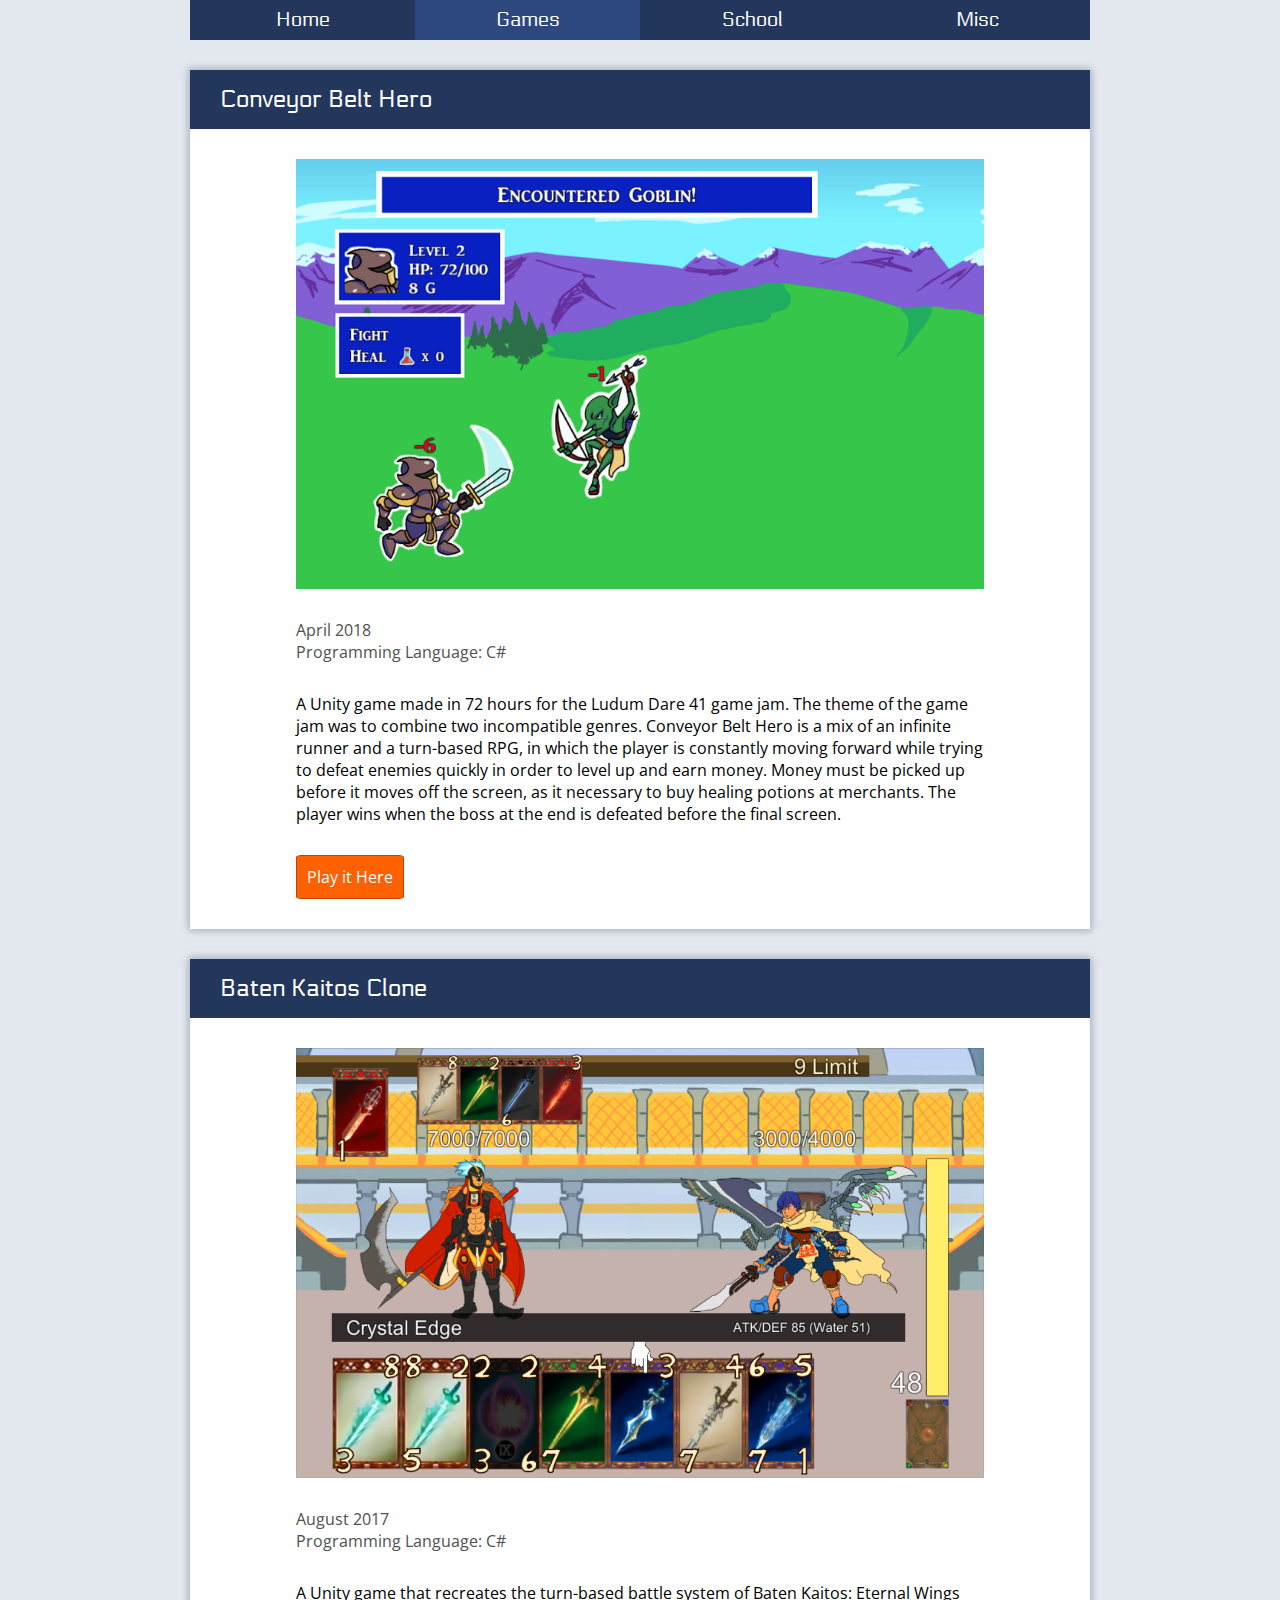
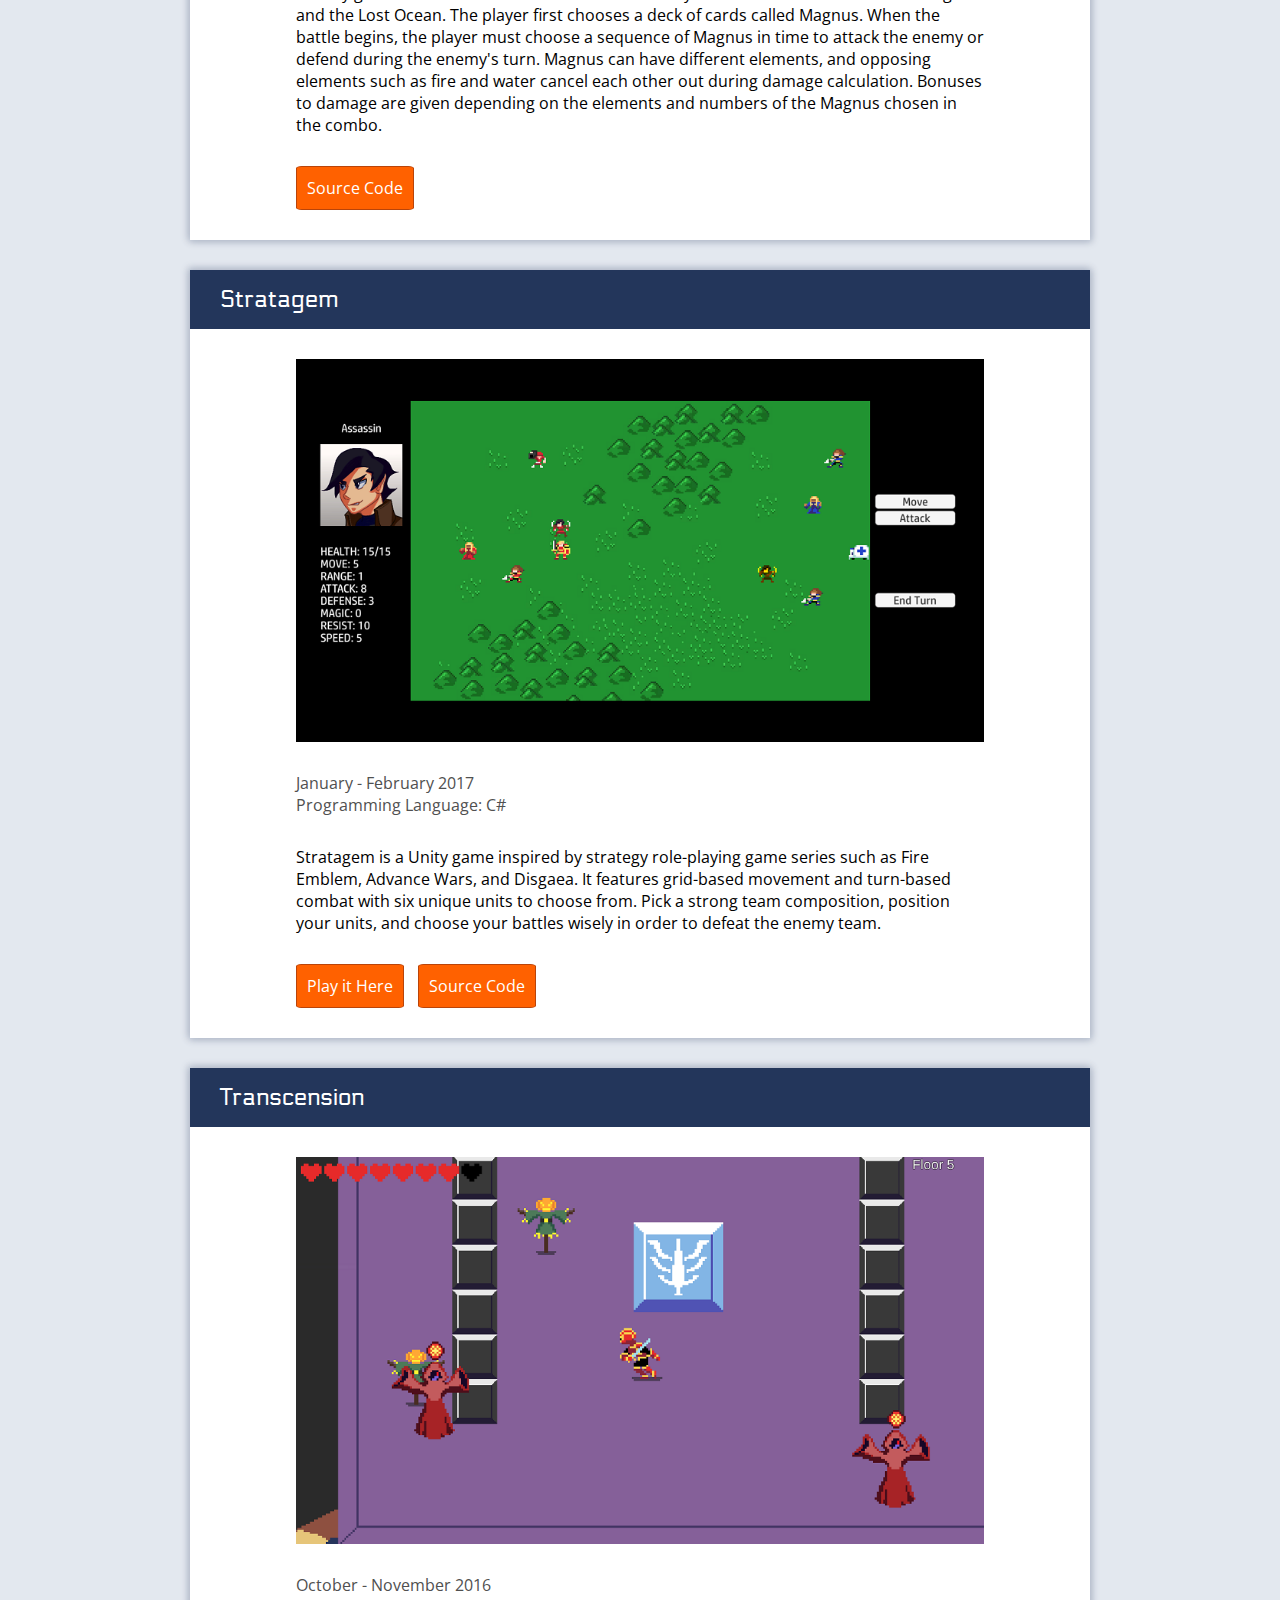
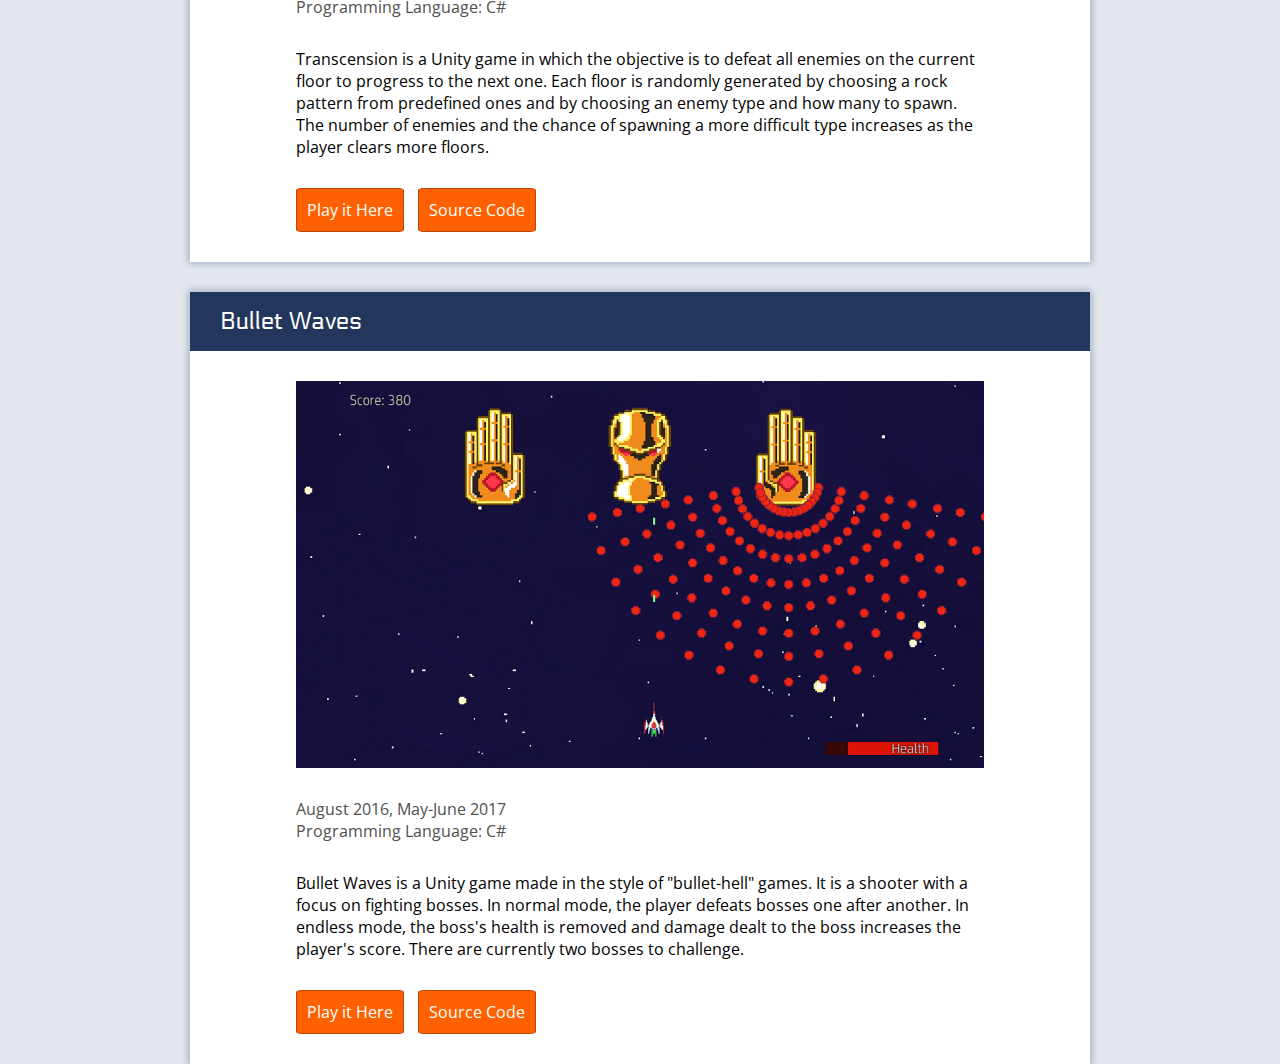
==== games.html @ e256822e "New site layout and organization" ====
<!DOCTYPE html>
<html lang="en-US">

<head>
<meta name="viewport" content="width=device-width, initial-scale=0.5" charset="UTF-8" />
<title> jymao: Games</title>
<link rel="icon" href="pictures/favicon.png">
<link href='https://fonts.googleapis.com/css?family=Electrolize' rel='stylesheet'>
<link href="https://fonts.googleapis.com/css?family=Open+Sans" rel="stylesheet">
<link rel="stylesheet" type="text/css" href="subpage_style.css">
</head>

<body>

<div class="menu">
	<a class="menu-item" href="index.html">Home</a>
	<a class="menu-item" style="background-color: rgb(44, 72, 127);" href="games.html">Games</a>
	<a class="menu-item" href="school.html">School</a>
	<a class="menu-item" href="misc.html">Misc</a>
</div>

<div class="main">
	<div class="entry">
		<div class="entry-title">Conveyor Belt Hero</div>
		<div class="entry-content">
			<div class="content-media">
				<img class="image" src="pictures/conveyorbelthero.png" alt="conveyorbelthero">
			</div>
			<div class="content-date">April 2018</div>
			<div class="content-proglang">Programming Language: C#</div>
			<div class="content-text">
				A Unity game made in 72 hours for the Ludum Dare 41 game jam. The theme of the game jam was to combine two incompatible genres. 
				Conveyor Belt Hero is a mix of an infinite runner and a turn-based RPG, in which the player is constantly moving forward 
				while trying to defeat enemies quickly in order to level up and earn money. Money must be picked up before it moves off the screen, as 
				it necessary to buy healing potions at merchants. The player wins when the boss at the end is defeated before the final screen.
				<br />
				<a class="content-button" href="https://mugenmagnus.itch.io/conveyor-belt-hero" target="_blank">Play it Here</a>
			</div>
		</div>
	</div>
	<div class="entry">
		<div class="entry-title">Baten Kaitos Clone</div>
		<div class="entry-content">
			<div class="content-media">
				<img class="image" src="pictures/batenkaitos.png" alt="batenkaitos">
			</div>
			<div class="content-date">August 2017</div>
			<div class="content-proglang">Programming Language: C#</div>
			<div class="content-text">
				A Unity game that recreates the turn-based battle system of Baten Kaitos: Eternal Wings and the Lost Ocean. 
				The player first chooses a deck of cards called Magnus. When the battle begins, the player must choose a sequence of Magnus in time to attack the enemy or defend during the enemy's turn. Magnus can have different elements, and opposing elements such as fire and water cancel each other out during damage calculation. Bonuses to damage are given depending on the elements and numbers of the Magnus chosen in the combo.
				<br />
				<a class="content-button" href="https://github.com/jymao/BatenKaitosClone" target="_blank">Source Code</a>
			</div>
		</div>
	</div>
	<div class="entry">
		<div class="entry-title">Stratagem</div>
		<div class="entry-content">
			<div class="content-media">
				<img class="image" src="pictures/stratagem.png" alt="stratagem">
			</div>
			<div class="content-date">January - February 2017</div>
			<div class="content-proglang">Programming Language: C#</div>
			<div class="content-text">
				Stratagem is a Unity game inspired by strategy role-playing game series such as Fire Emblem, 
				Advance Wars, and Disgaea. It features grid-based movement and turn-based combat with six unique 
				units to choose from. Pick a strong team composition, position your units, and choose your battles 
				wisely in order to defeat the enemy team.
				<br />
				<a class="content-button" href="https://jymao.github.io/Stratagem/" target="_blank">Play it Here</a>
				<a class="content-button" href="https://github.com/jymao/Stratagem" target="_blank">Source Code</a>
			</div>
		</div>
	</div>
	<div class="entry">
		<div class="entry-title">Transcension</div>
		<div class="entry-content">
			<div class="content-media">
				<img class="image" src="pictures/transcension.png" alt="transcension">
			</div>
			<div class="content-date">October - November 2016</div>
			<div class="content-proglang">Programming Language: C#</div>
			<div class="content-text">
				Transcension is a Unity game in which the objective is to defeat all enemies on the current floor to progress to the next one. 
				Each floor is randomly generated by choosing a rock pattern from predefined ones and by choosing an enemy type and how many to spawn. 
				The number of enemies and the chance of spawning a more difficult type increases as the player clears more floors.
				<br />
				<a class="content-button" href="https://jymao.github.io/TranscensionGame/" target="_blank">Play it Here</a>
				<a class="content-button" href="https://github.com/jymao/TranscensionGame" target="_blank">Source Code</a>
			</div>
		</div>
	</div>
	<div class="entry">
		<div class="entry-title">Bullet Waves</div>
		<div class="entry-content">
			<div class="content-media">
				<img class="image" src="pictures/bulletwaves.png" alt="bulletwaves">
			</div>
			<div class="content-date">August 2016, May-June 2017</div>
			<div class="content-proglang">Programming Language: C#</div>
			<div class="content-text">
				Bullet Waves is a Unity game made in the style of "bullet-hell" games. 
				It is a shooter with a focus on fighting bosses. In normal mode, the player defeats bosses one after another. 
				In endless mode, the boss's health is removed and damage dealt to the boss increases the player's score. 
				There are currently two bosses to challenge.
				<br />
				<a class="content-button" href="https://jymao.github.io/BulletWaves/" target="_blank">Play it Here</a>
				<a class="content-button" href="https://github.com/jymao/BulletWaves" target="_blank">Source Code</a>
			</div>
		</div>
	</div>
</div>

</body>
</html>
---- subpage_style.css ----
html, body {
	padding: 0px;
	margin: 0px;
	height: 100%;
}
body {
	background: rgb(227, 232, 239); /* backup color */
	/*background: linear-gradient(rgb(237, 242, 249), rgb(192, 217, 249));*/
	background-attachment: fixed;
}

.main{
	width: 70%;
	margin: auto;
	margin-top: 30px;
}

.menu {
	width: 70%;
	height: 40px;
	margin: auto;
	background-color: rgb(35, 54, 91);
	color: white;
}
.menu-item {
	background-color: rgb(35, 54, 91);
	color: white;
	text-align: center;
	height: 100%;
	width: 25%;
	float: left;
	transition: all 0.3s ease;
	text-decoration: none;
	display: flex;
	justify-content: center;
	align-items: center;
	font-size: 1.25em;
	font-family: Electrolize, Tahoma, Geneva, sans-serif;
}
.menu-item:hover {
	background-color: rgb(44, 72, 127);
}

.entry {
	margin-bottom: 30px;
	box-shadow: 1px 1px 7px 1px rgb(181, 189, 204), -1px -1px 7px 1px rgb(181, 189, 204);
}
.entry-title {
	font-size: 1.5em;
	font-family: Electrolize, Tahoma, Geneva, sans-serif;
	background-color: rgb(35, 54, 91);
	color: white;
	padding-top: 15px;
	padding-bottom: 15px;
	padding-left: 30px;
}
.entry-content {
	font-family: "Open Sans", Tahoma, Geneva, sans-serif;
	background-color: white;
	padding-top: 30px;
	padding-left: 5%;
	padding-right: 5%;
	padding-bottom: 30px;
}
.content-date, .content-proglang, .content-media, .content-text {
	width: 75%;
	margin: auto;
}
.content-date {
	color: rgb(80,80,80);
}
.content-proglang {
	color: rgb(80,80,80);
}
.content-media {
	margin: auto;
	padding-bottom: 30px;
}
.image {
	max-width:100%;
	height: auto;
	display: block;
	margin: auto;
}
.video {
	max-width:100%;
	max-height: 100%;
	display: block;
	margin:auto;
}
.content-text {
	padding-top: 30px;
}
.content-button {
	margin-top: 30px;
	margin-right: 10px;
	padding: 10px;
	display: inline-block;
	text-decoration: none;
	background-color: rgb(255, 97, 0);
	color: white;
	border: 1px solid rgb(186, 68, 9);
	border-radius: 5%;
	transition: all 0.3s ease;
}
.content-button:hover {
	background-color: rgb(186, 68, 9);
}

 /* Extra small devices (phones, 600px and down) */
@media only screen and (max-width: 600px) {
	.test {
		background-color: red;
	}
	.menu, .main {
		width: 100%;
	}
	.menu-item {
		font-size: 1em;
	}
	.content-date, .content-proglang, .content-media, .content-text {
		width: 97.5%;
	}
	.content-date, .content-proglang, .content-text {
		font-size: 0.75em;
	}
	.entry-title {
		font-size: 1.25em;
		text-align: center;
		padding-left: 0px;
	}
	.video {
		width: 480px;
		height: 270px;
	}
}

/* Small devices (portrait tablets and large phones, 600px and up) */
@media only screen and (min-width: 600px) {
	.test {
		background-color: orange;
	}
	.menu, .main {
		width: 90%;
	}
	.menu-item {
		font-size: 1em;
	}
	.content-date, .content-proglang, .content-media, .content-text {
		width: 97.5%;
	}
}

/* Medium devices (landscape tablets, 768px and up) */
@media only screen and (min-width: 768px) {
	.test {
		background-color: yellow;
	}
}

/* Large devices (laptops/desktops, 992px and up) */
@media only screen and (min-width: 992px) {
	.test {
		background-color: green;
	}
	.menu, .main {
		width: 70%;
	}
	.menu-item {
		font-size: 1.25em;
	}
	.content-date, .content-proglang, .content-media, .content-text {
		width: 90%;
	}
}

/* Extra large devices (large laptops and desktops, 1200px and up) */
@media only screen and (min-width: 1200px) {
	.test {
		background-color: blue;
	}
	.menu, .main {
		width: 900px;
	}
	.content-date, .content-proglang, .content-media, .content-text {
		width: 85%;
	}
}
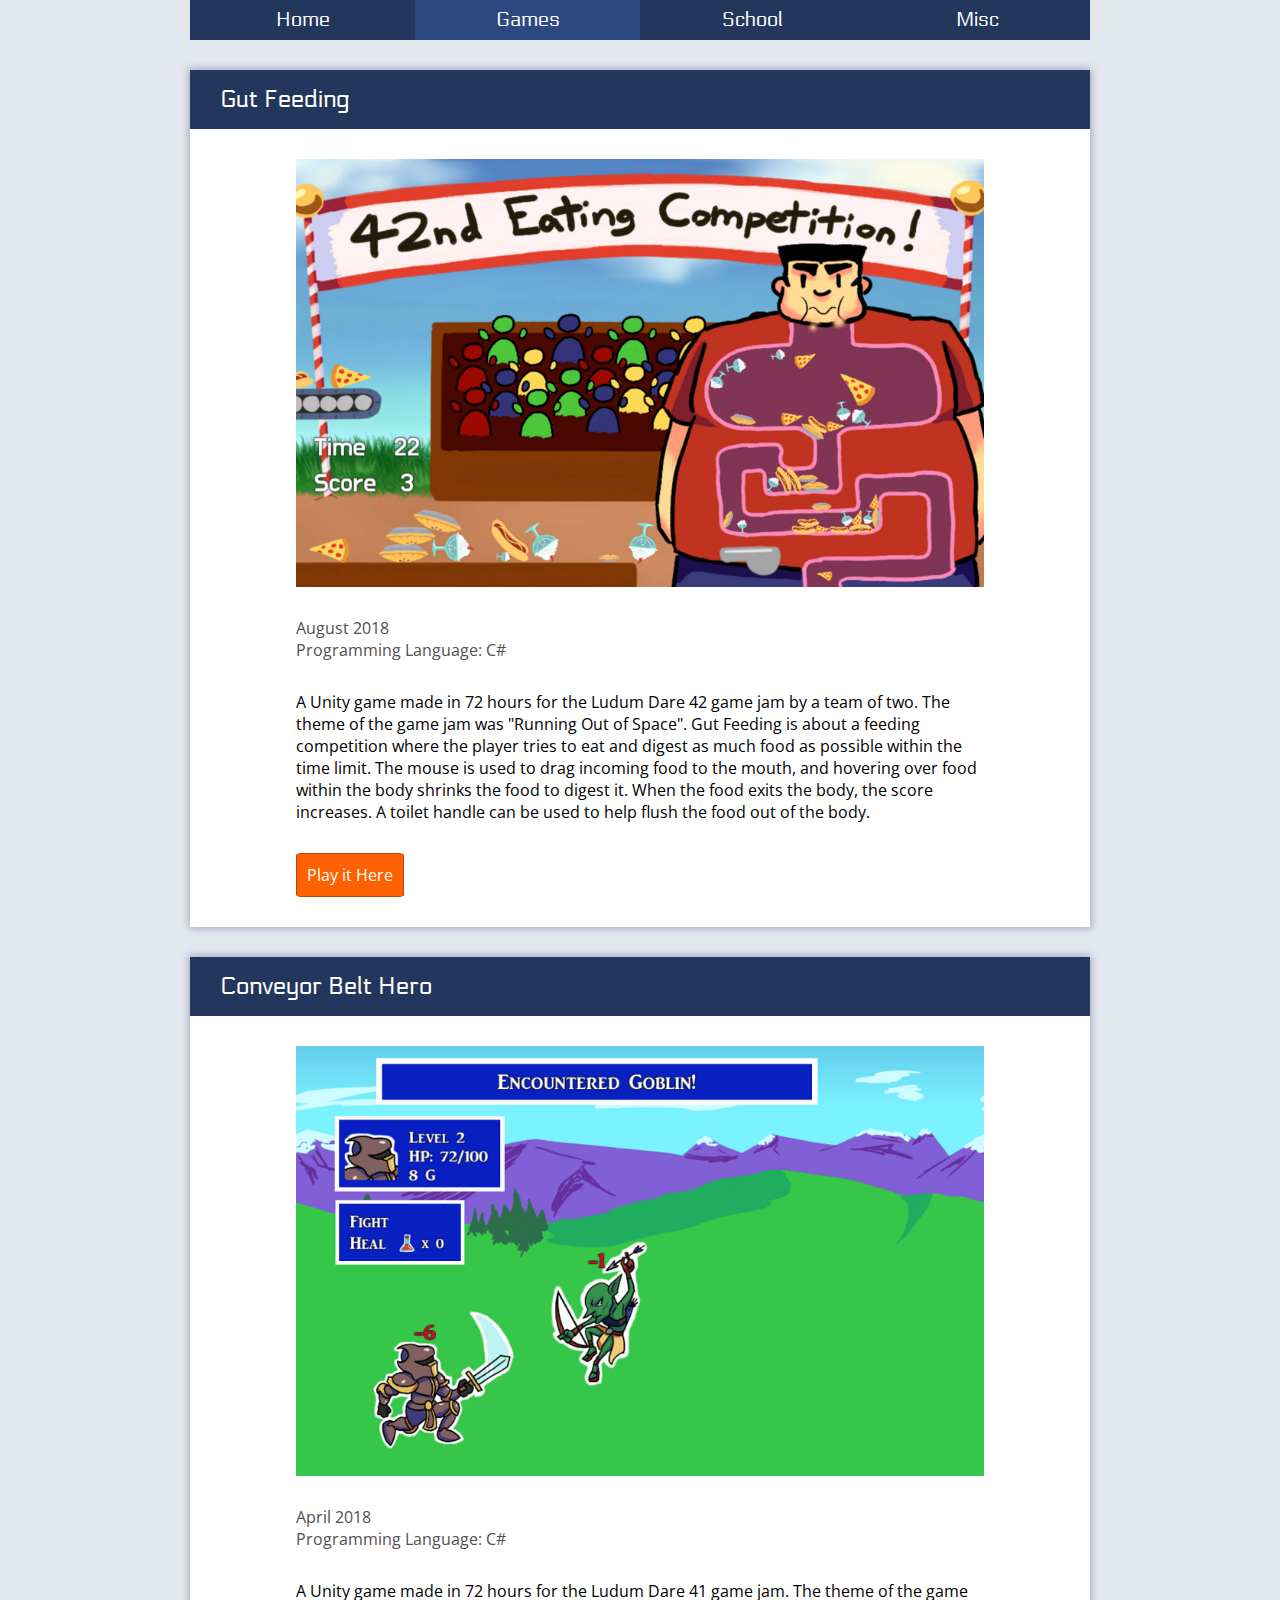
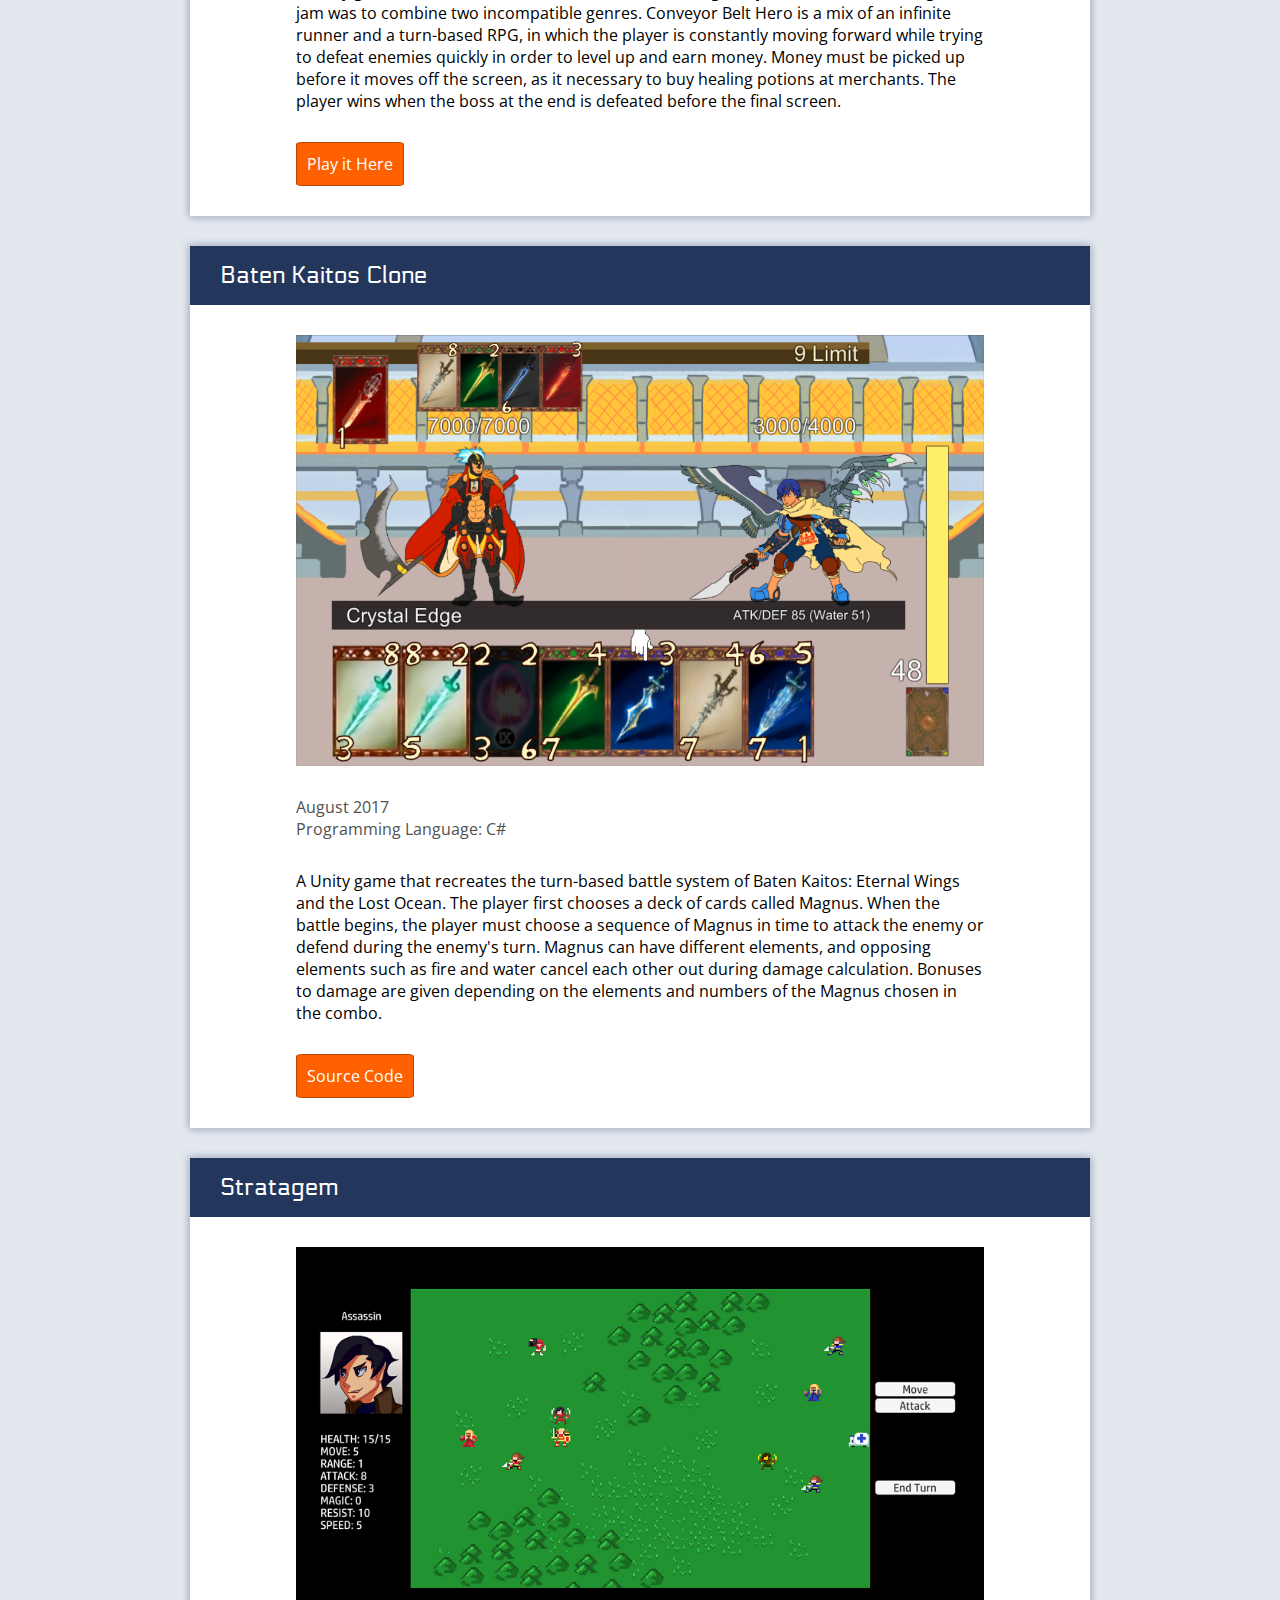
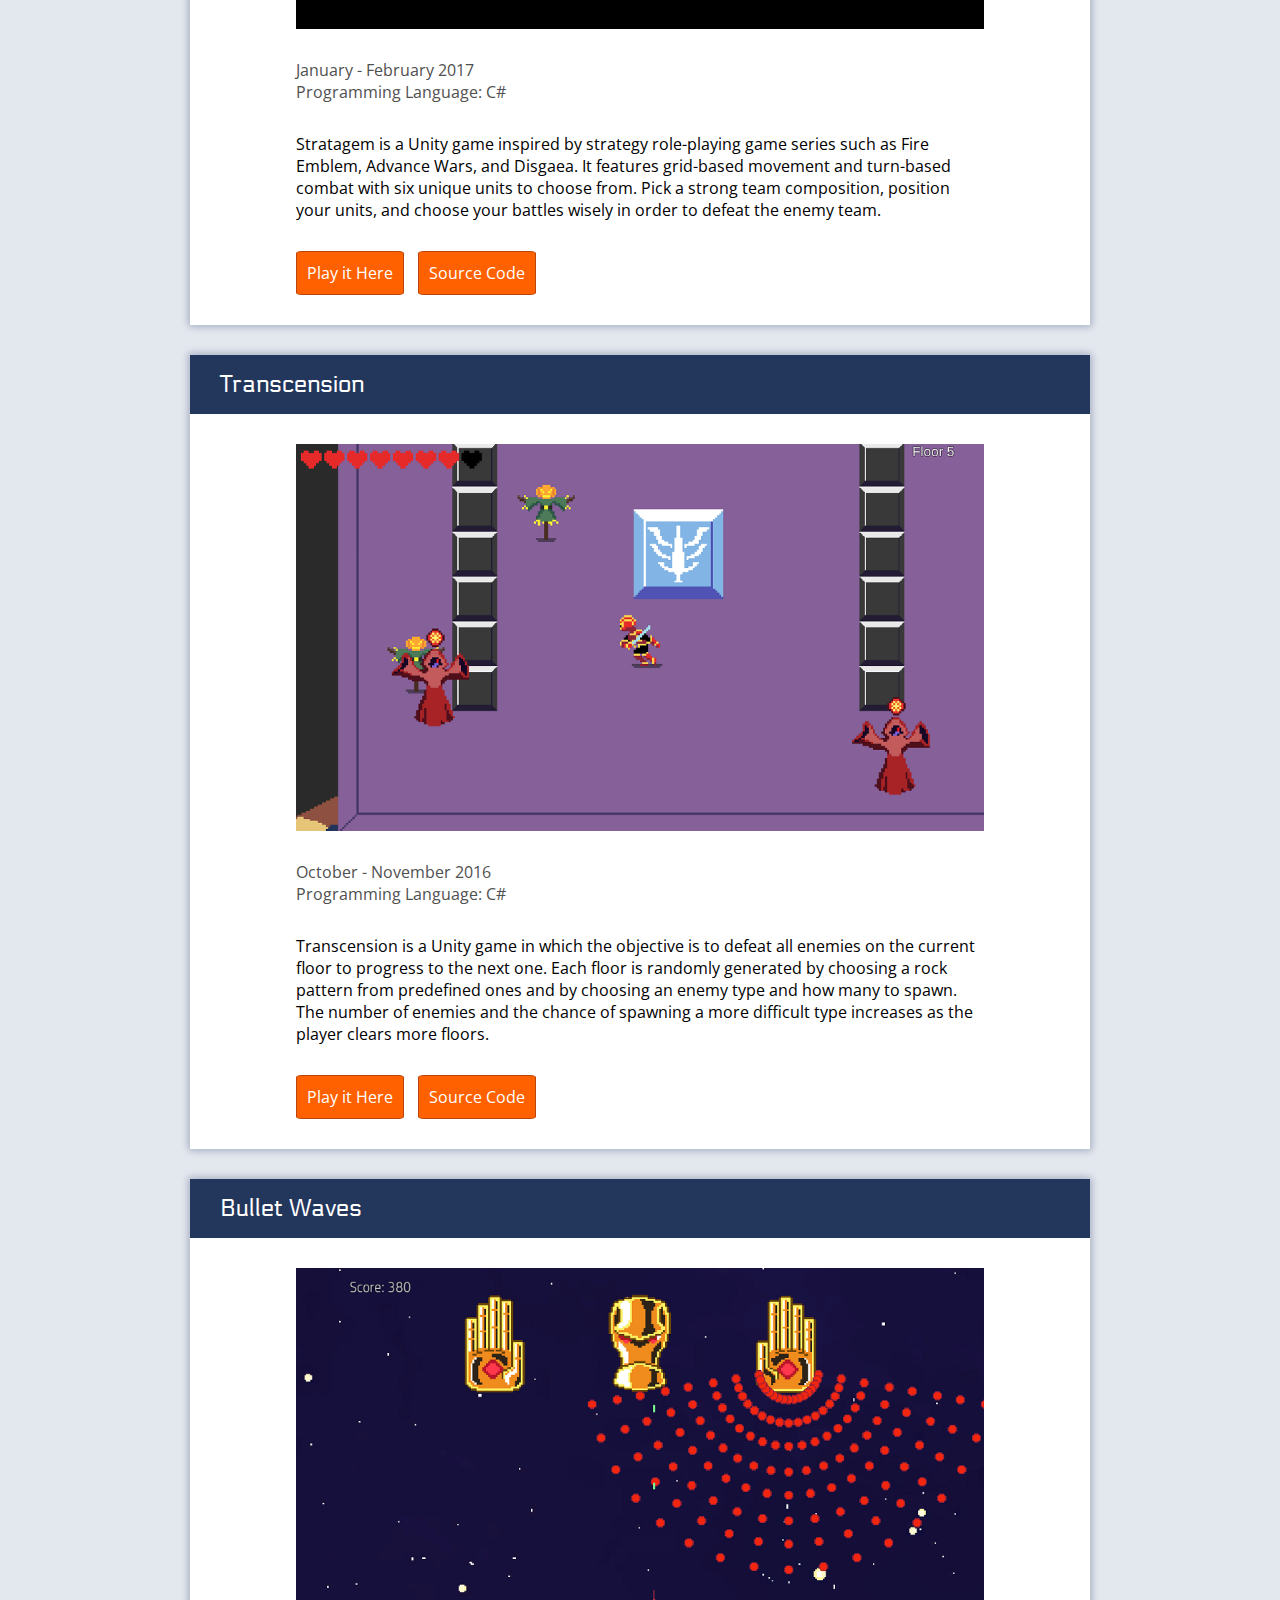
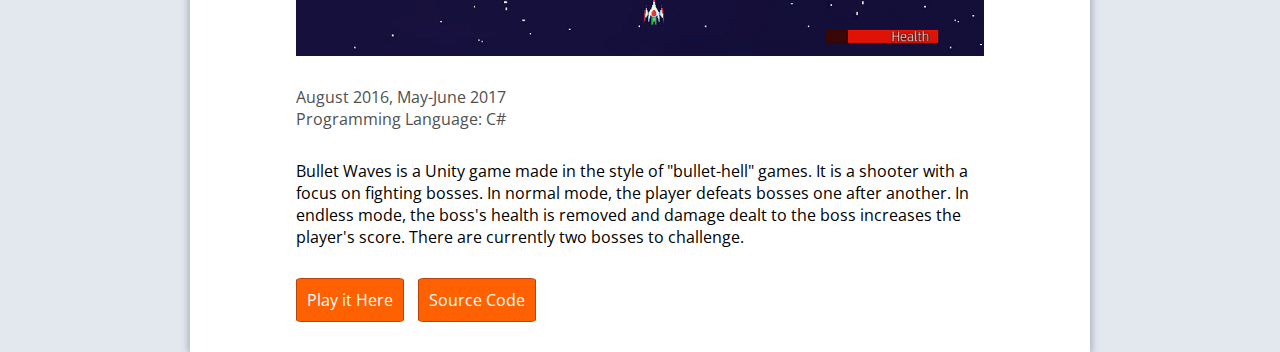
==== commit e0e64fee: "Added Gut Feeding" ====
--- a/games.html
+++ b/games.html
@@ -20,6 +20,24 @@
 </div>
 
 <div class="main">
+	<div class="entry">
+		<div class="entry-title">Gut Feeding</div>
+		<div class="entry-content">
+			<div class="content-media">
+				<img class="image" src="pictures/gutfeeding.png" alt="gutfeeding">
+			</div>
+			<div class="content-date">August 2018</div>
+			<div class="content-proglang">Programming Language: C#</div>
+			<div class="content-text">
+				A Unity game made in 72 hours for the Ludum Dare 42 game jam by a team of two. The theme of the game jam was "Running Out of Space". 
+				Gut Feeding is about a feeding competition where the player tries to eat and digest as much food as possible within the time limit. 
+				The mouse is used to drag incoming food to the mouth, and hovering over food within the body shrinks the food to digest it. When the 
+				food exits the body, the score increases. A toilet handle can be used to help flush the food out of the body.
+				<br />
+				<a class="content-button" href="https://mugenmagnus.itch.io/gut-feeding" target="_blank">Play it Here</a>
+			</div>
+		</div>
+	</div>
 	<div class="entry">
 		<div class="entry-title">Conveyor Belt Hero</div>
 		<div class="entry-content">
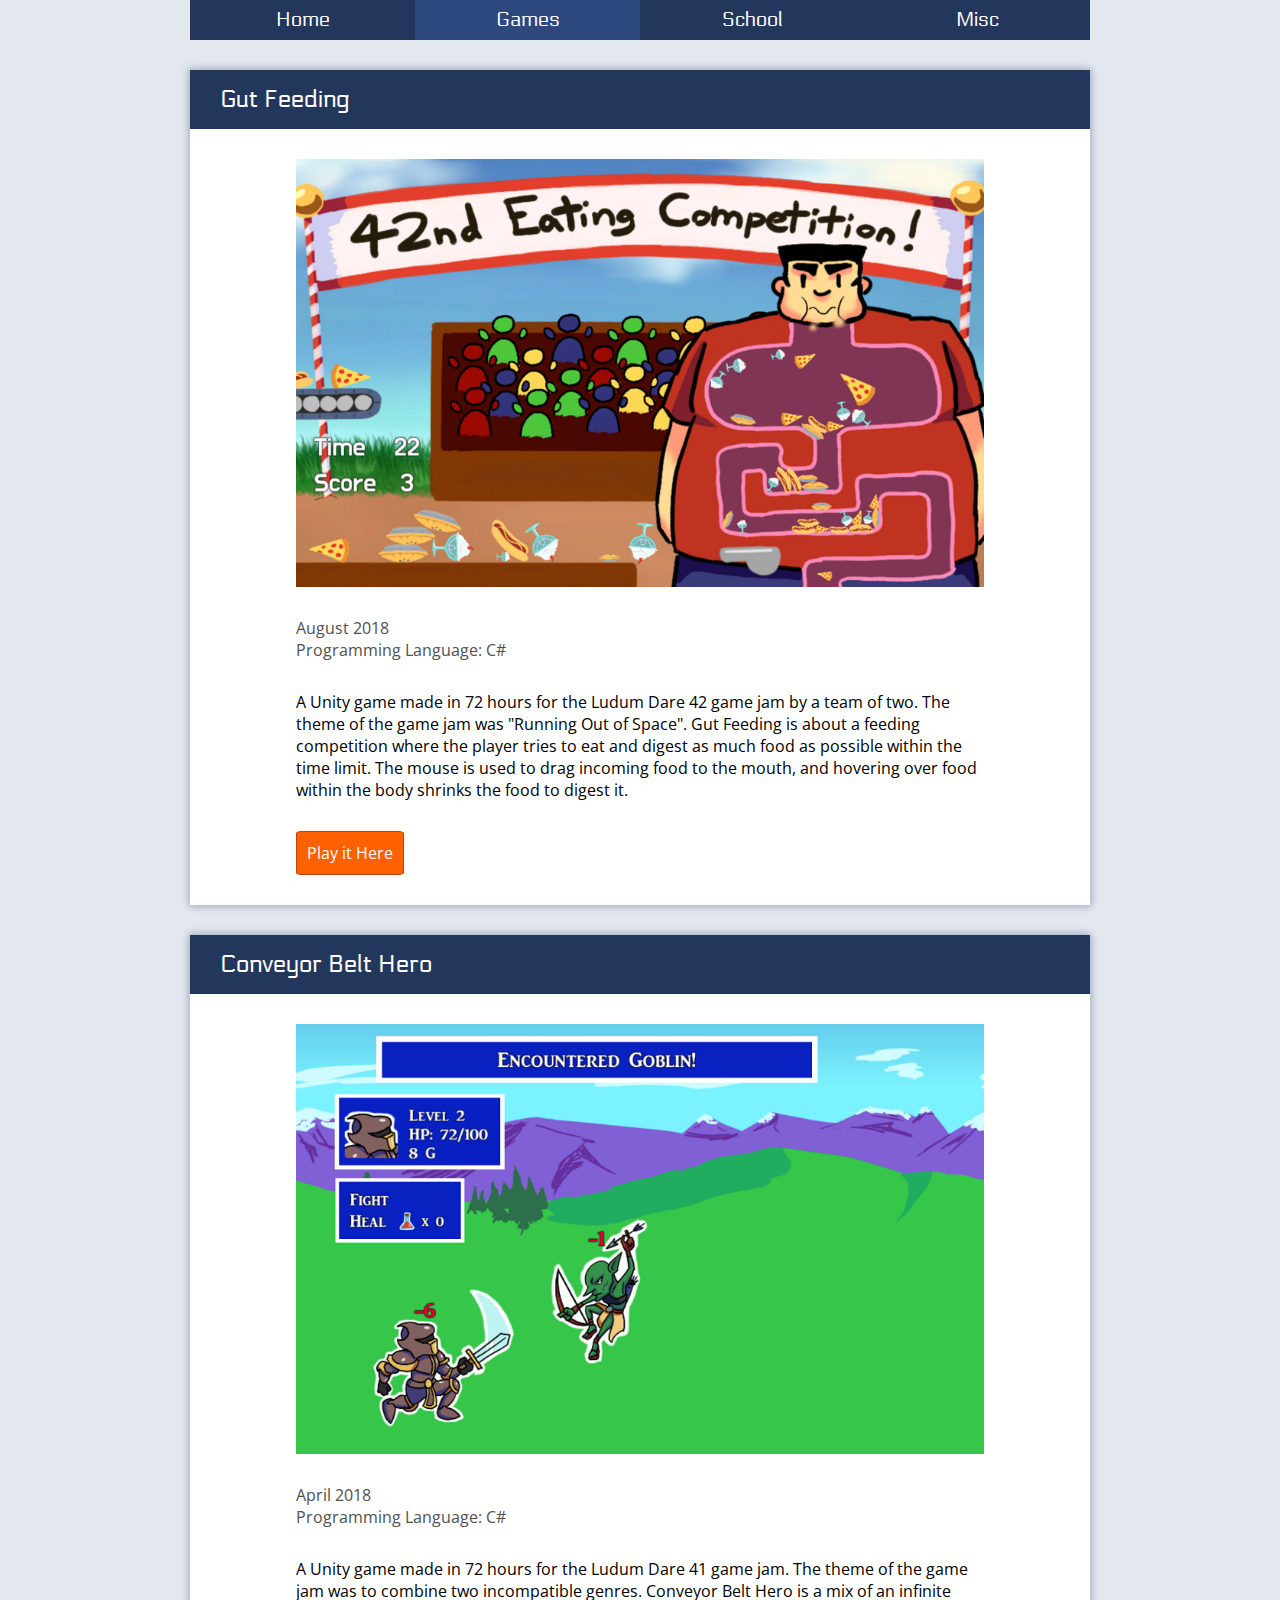
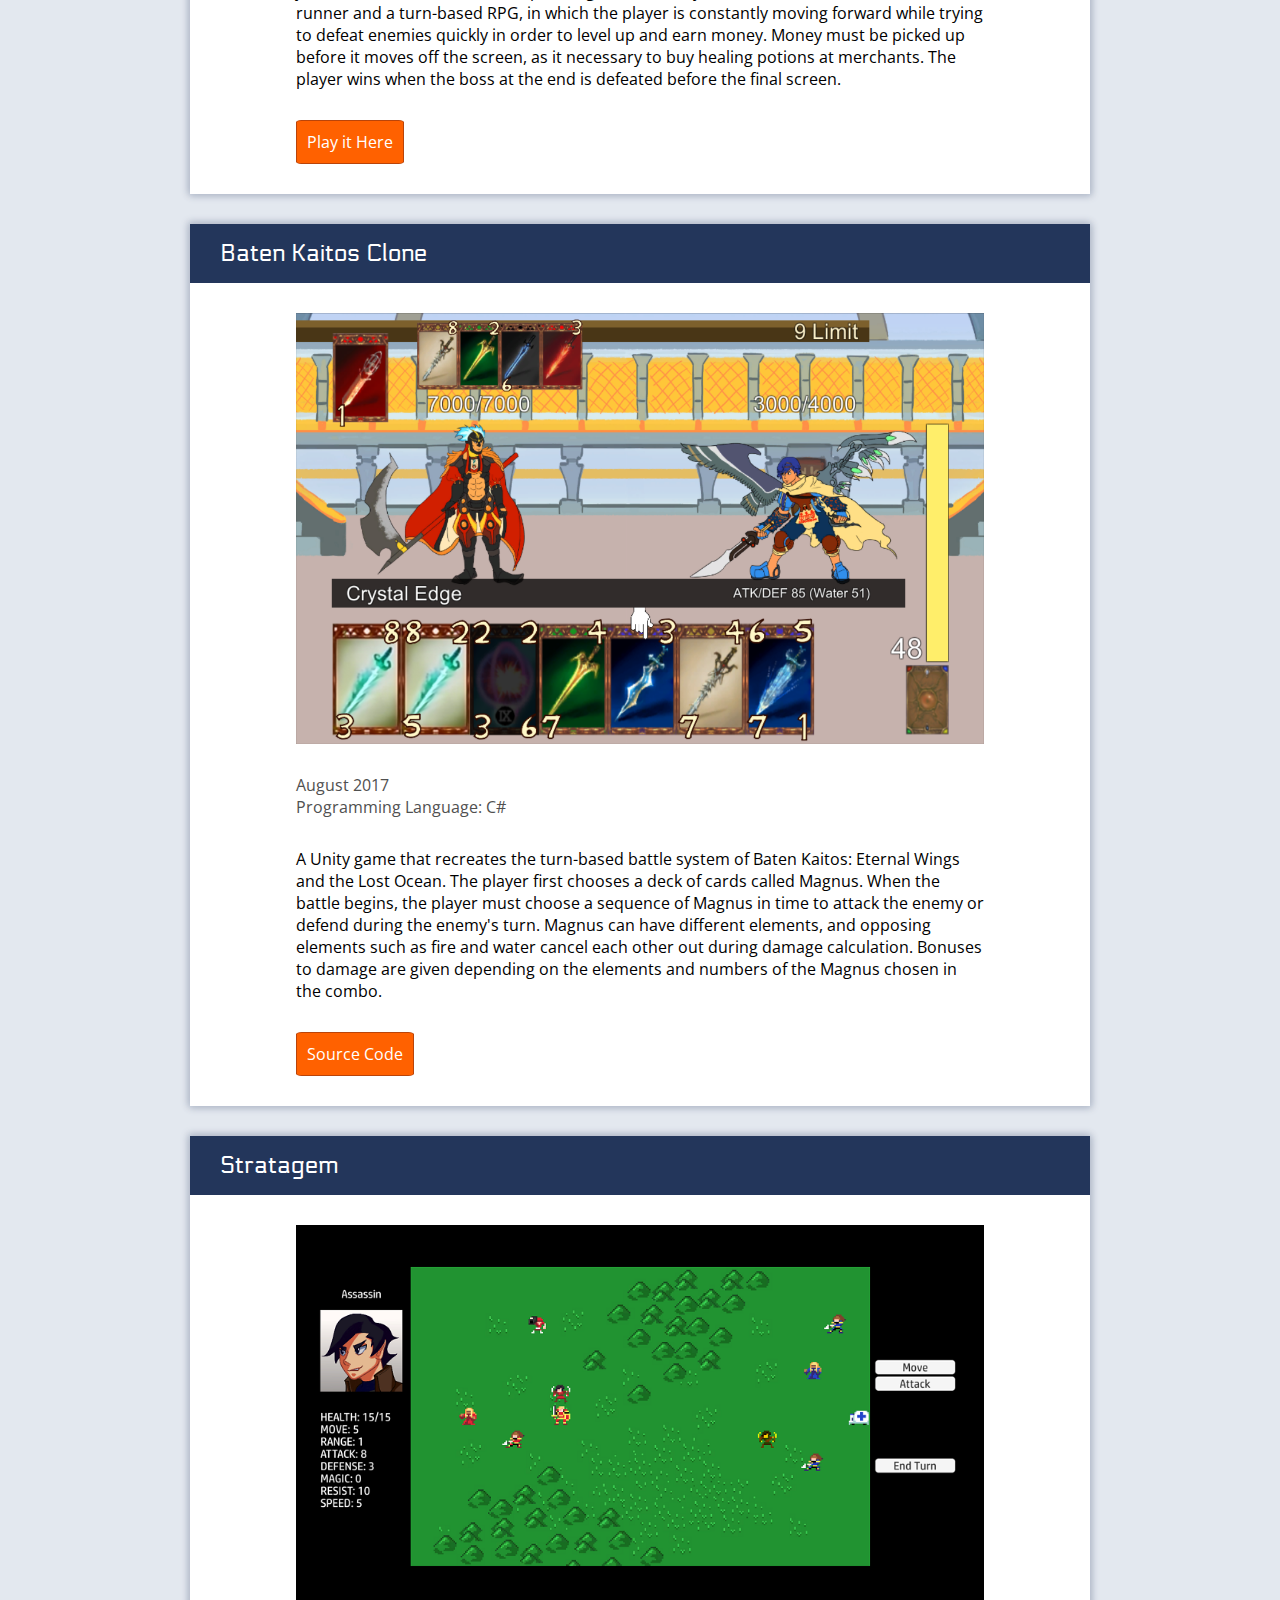
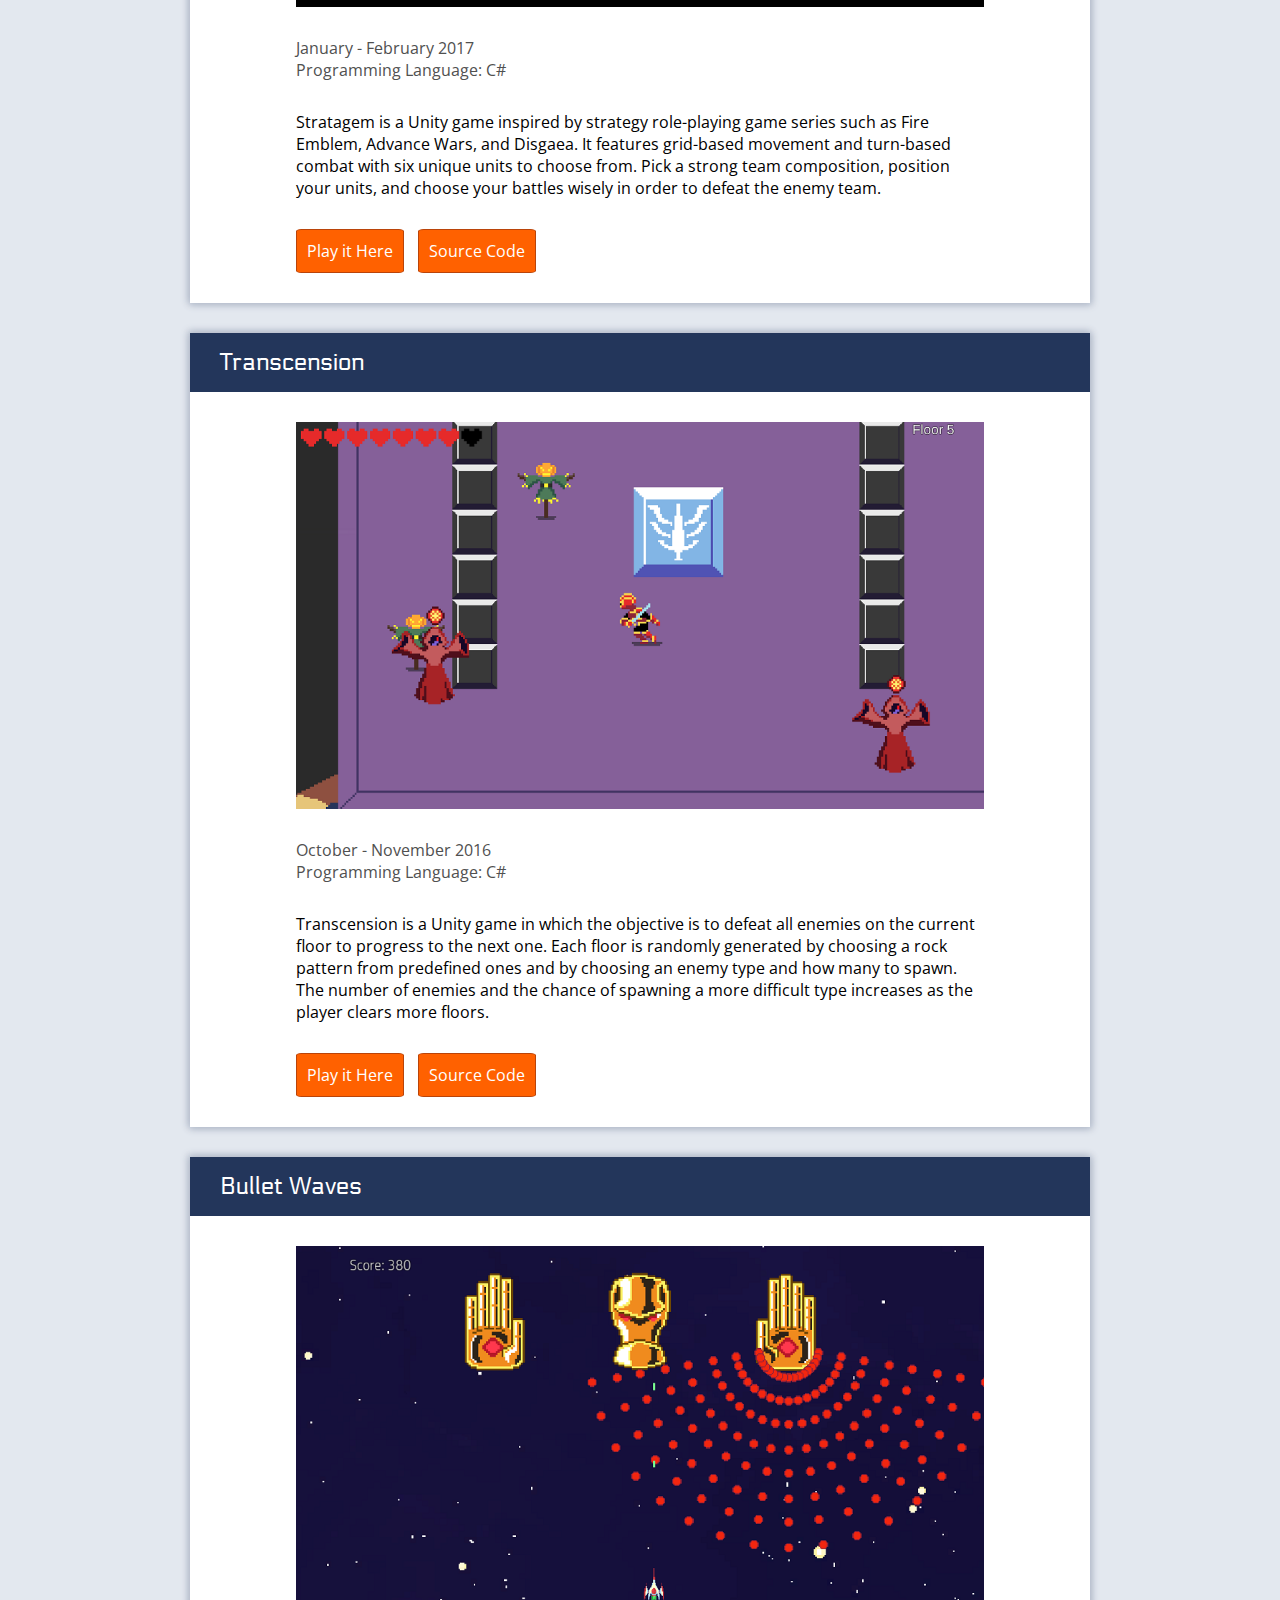
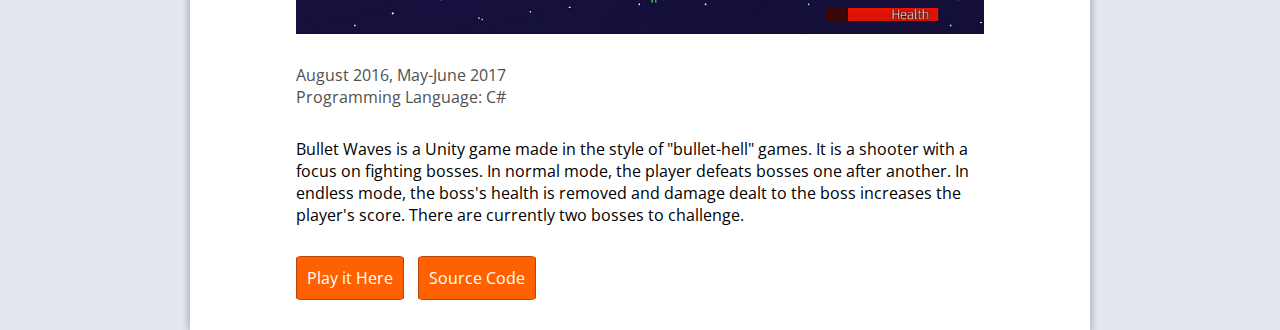
==== commit 37d048fd: "Update broken kitchen sim video to image" ====
--- a/games.html
+++ b/games.html
@@ -31,8 +31,7 @@
 			<div class="content-text">
 				A Unity game made in 72 hours for the Ludum Dare 42 game jam by a team of two. The theme of the game jam was "Running Out of Space". 
 				Gut Feeding is about a feeding competition where the player tries to eat and digest as much food as possible within the time limit. 
-				The mouse is used to drag incoming food to the mouth, and hovering over food within the body shrinks the food to digest it. When the 
-				food exits the body, the score increases. A toilet handle can be used to help flush the food out of the body.
+				The mouse is used to drag incoming food to the mouth, and hovering over food within the body shrinks the food to digest it.
 				<br />
 				<a class="content-button" href="https://mugenmagnus.itch.io/gut-feeding" target="_blank">Play it Here</a>
 			</div>
